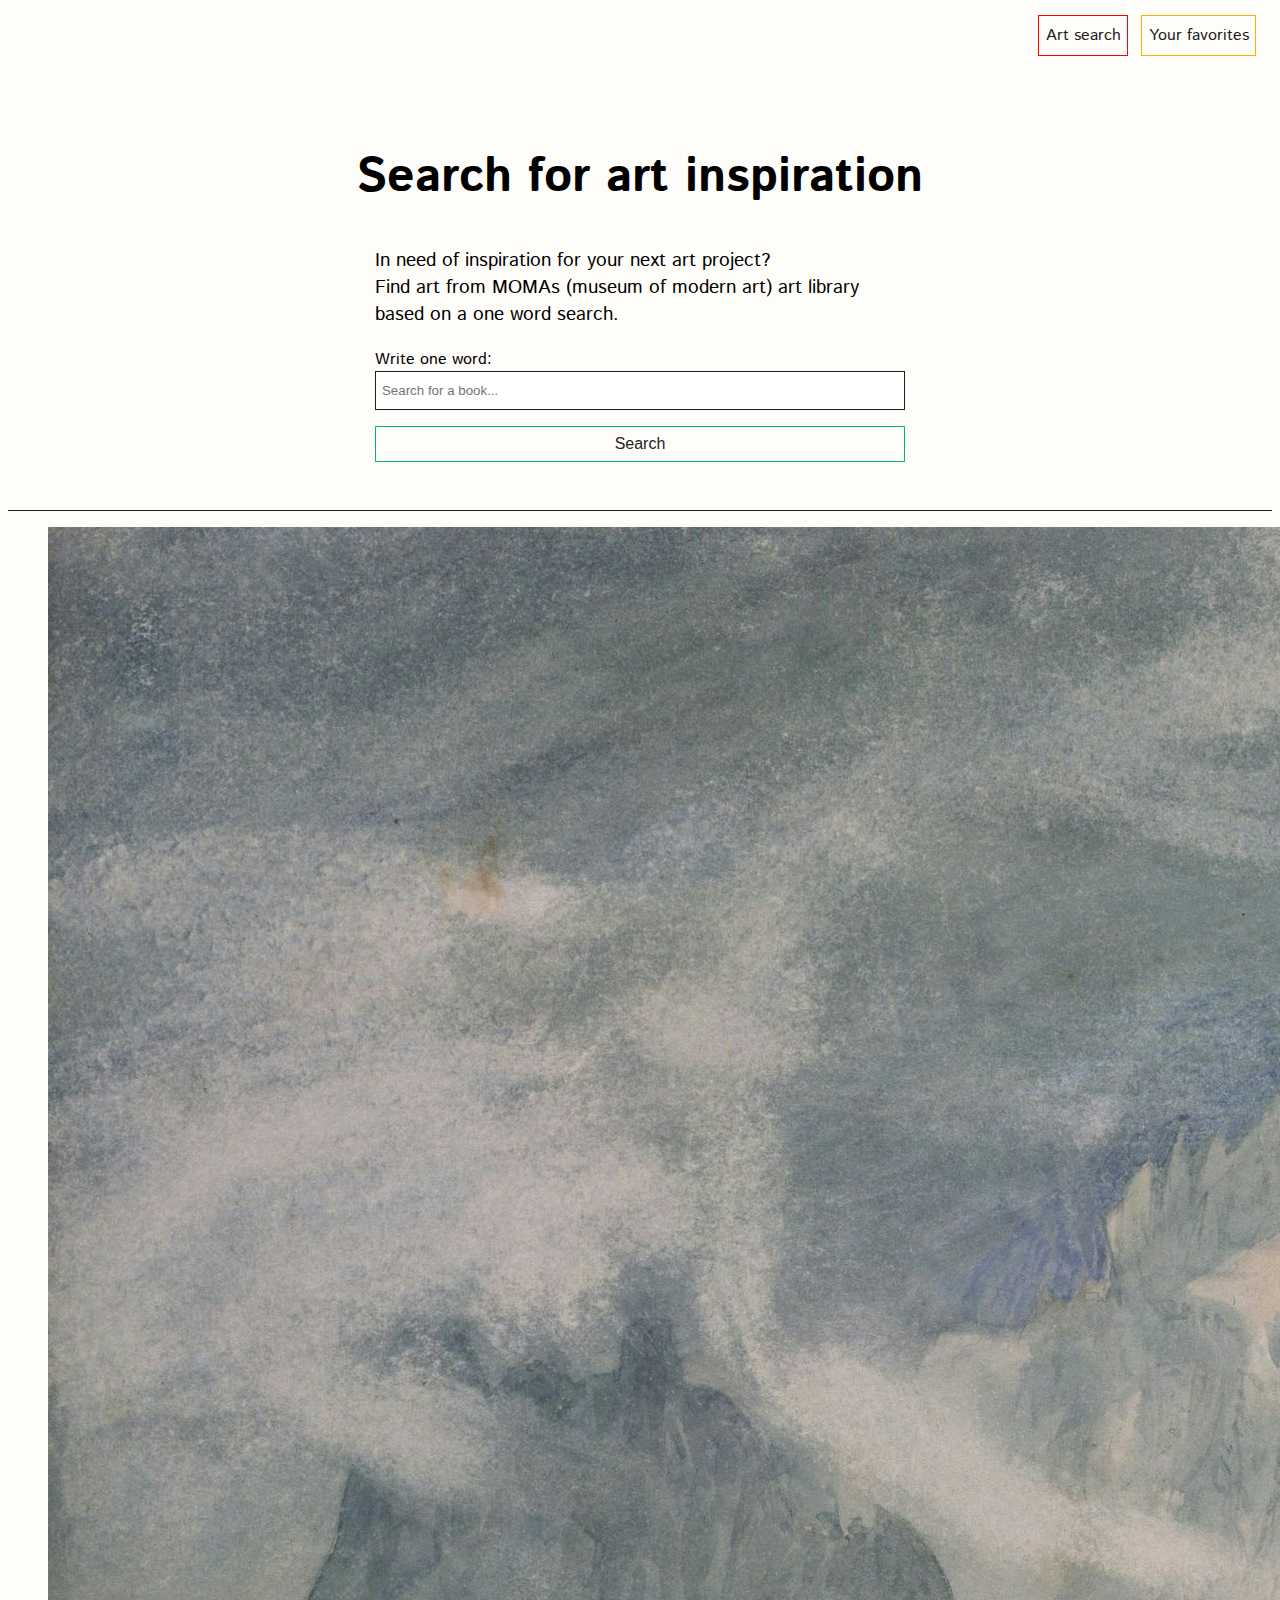
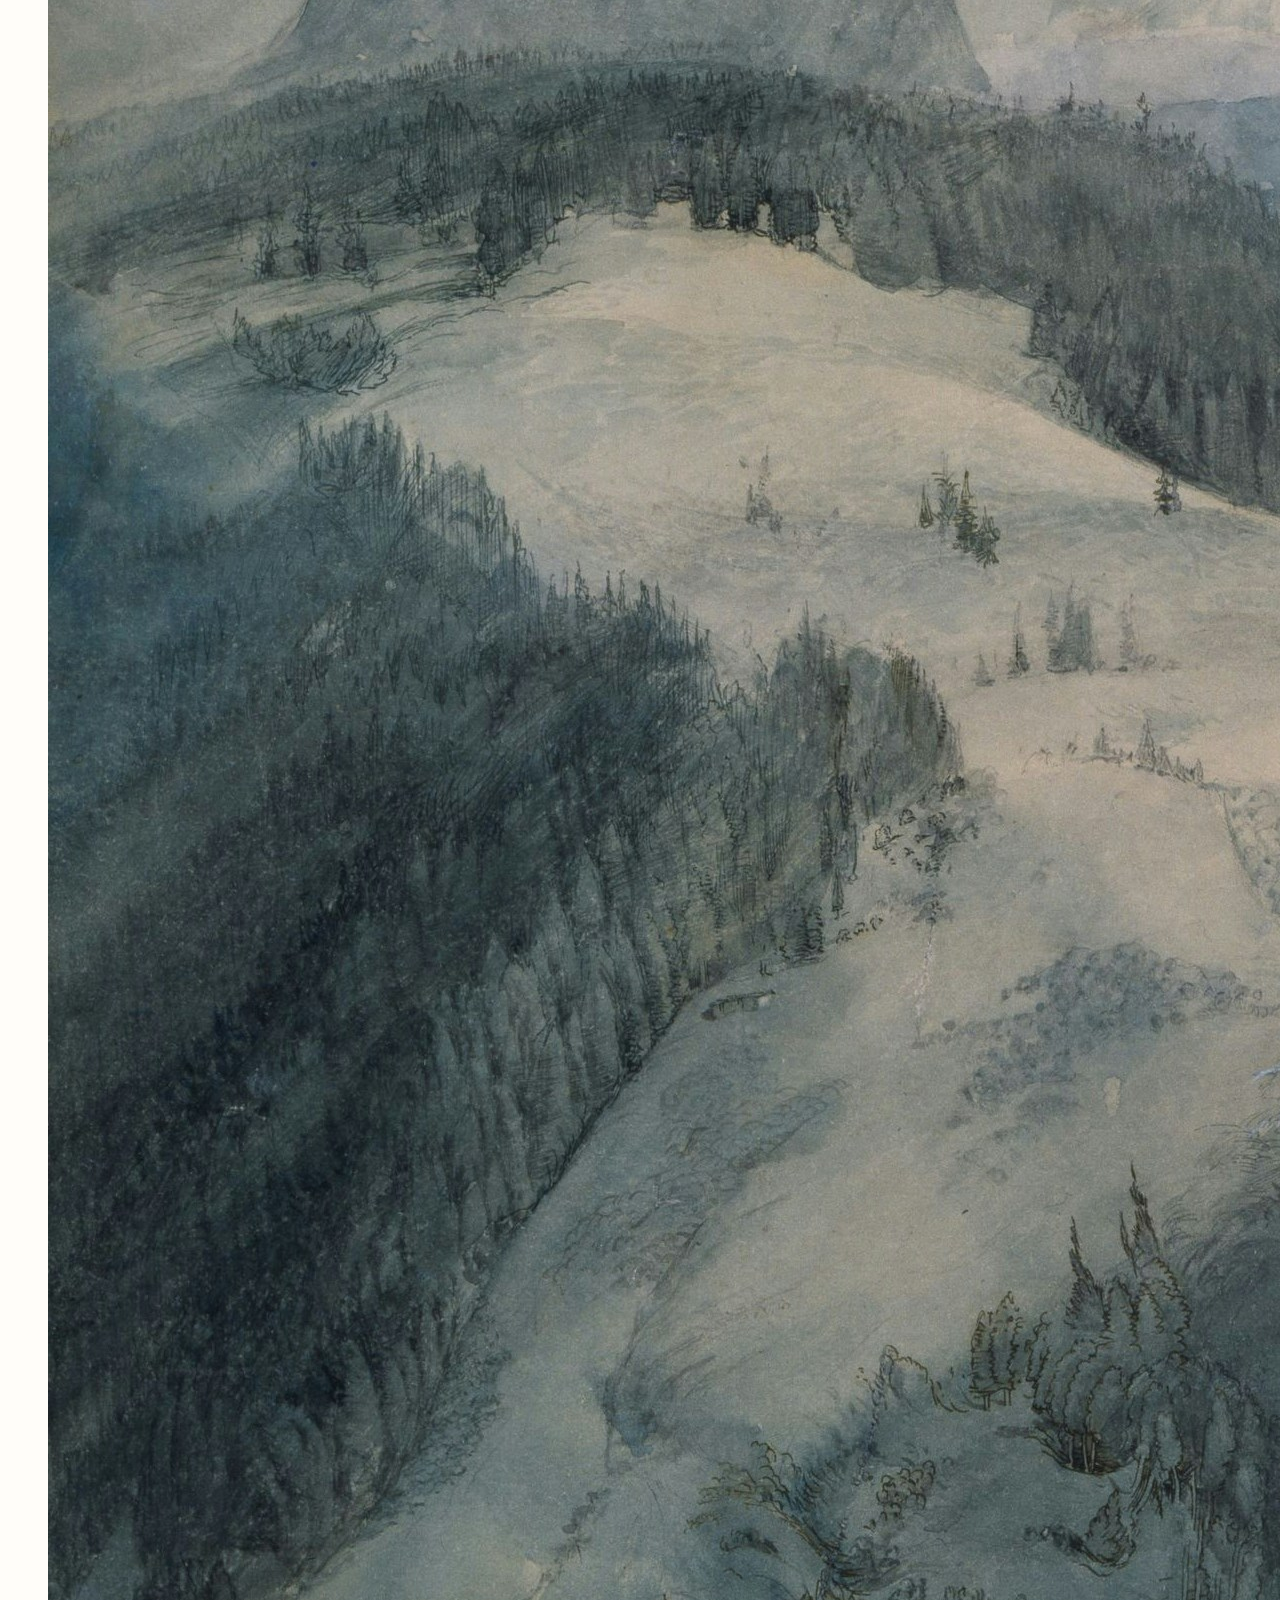
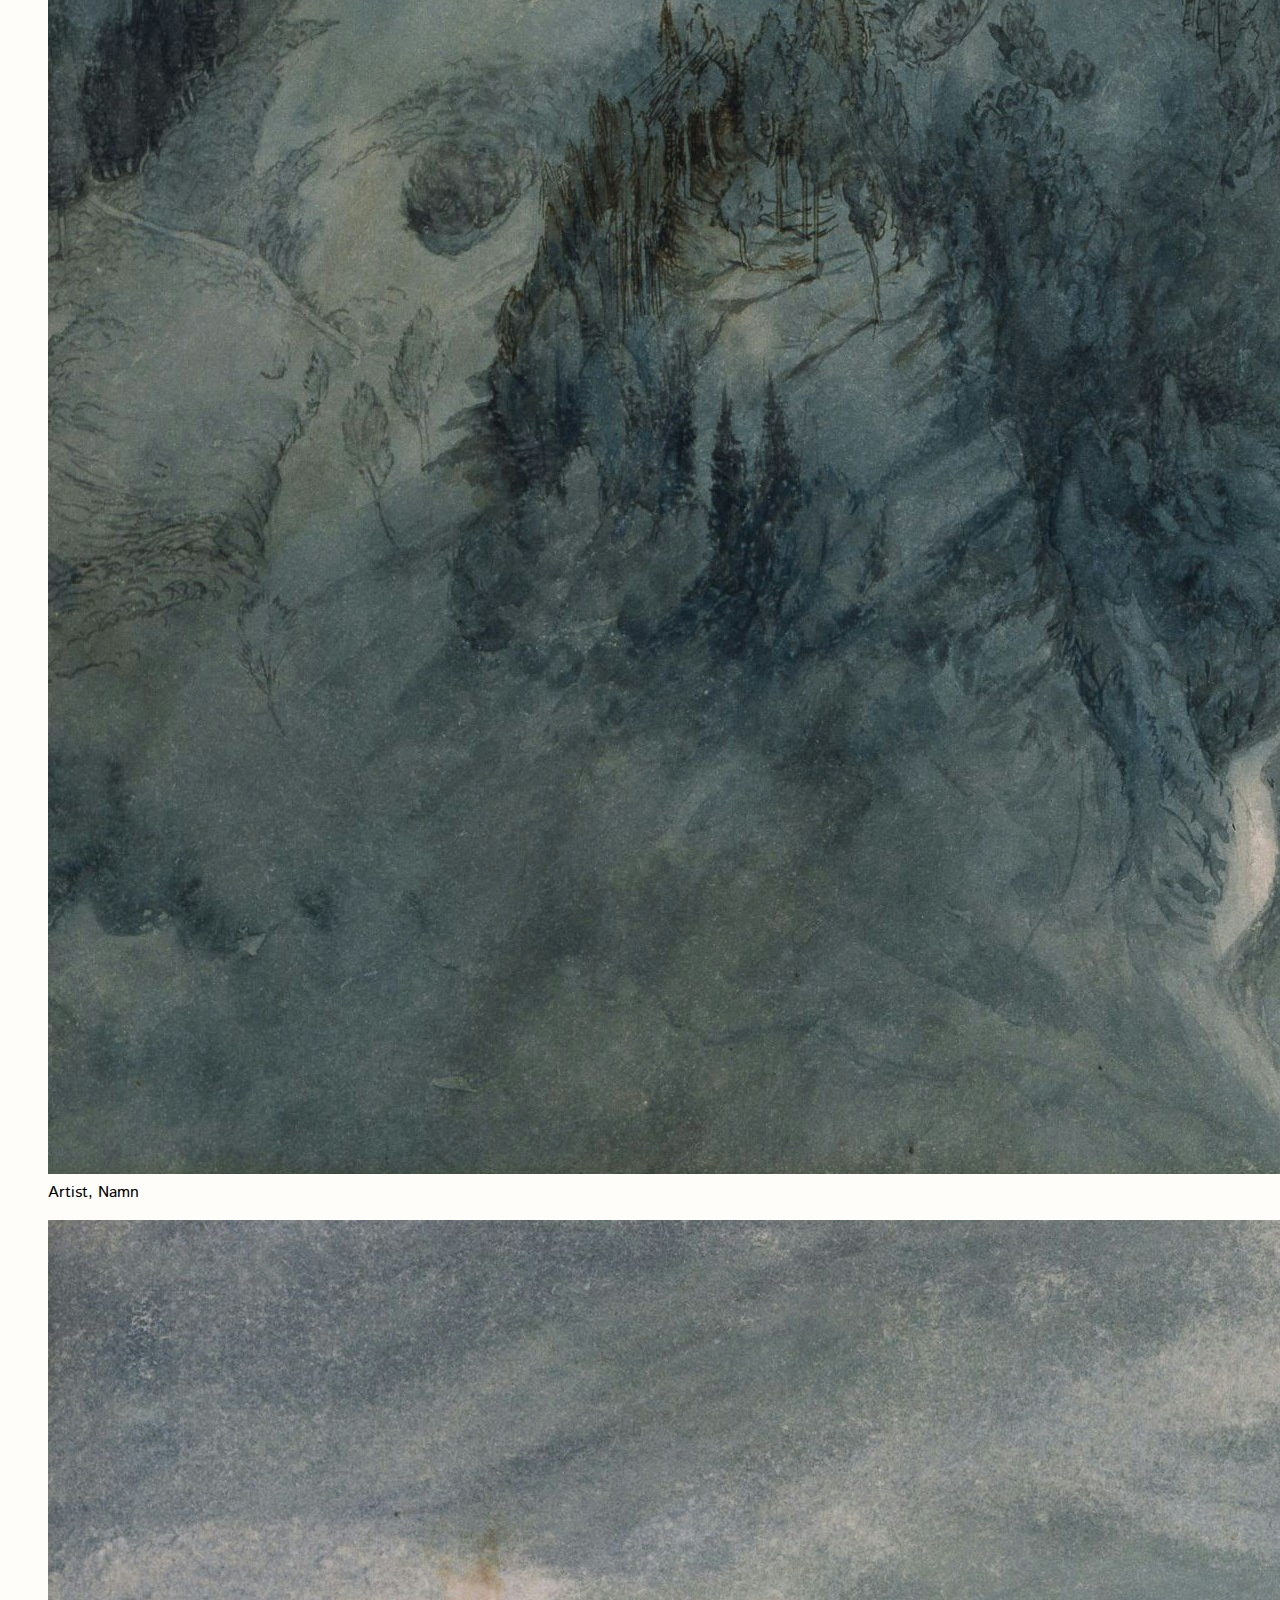
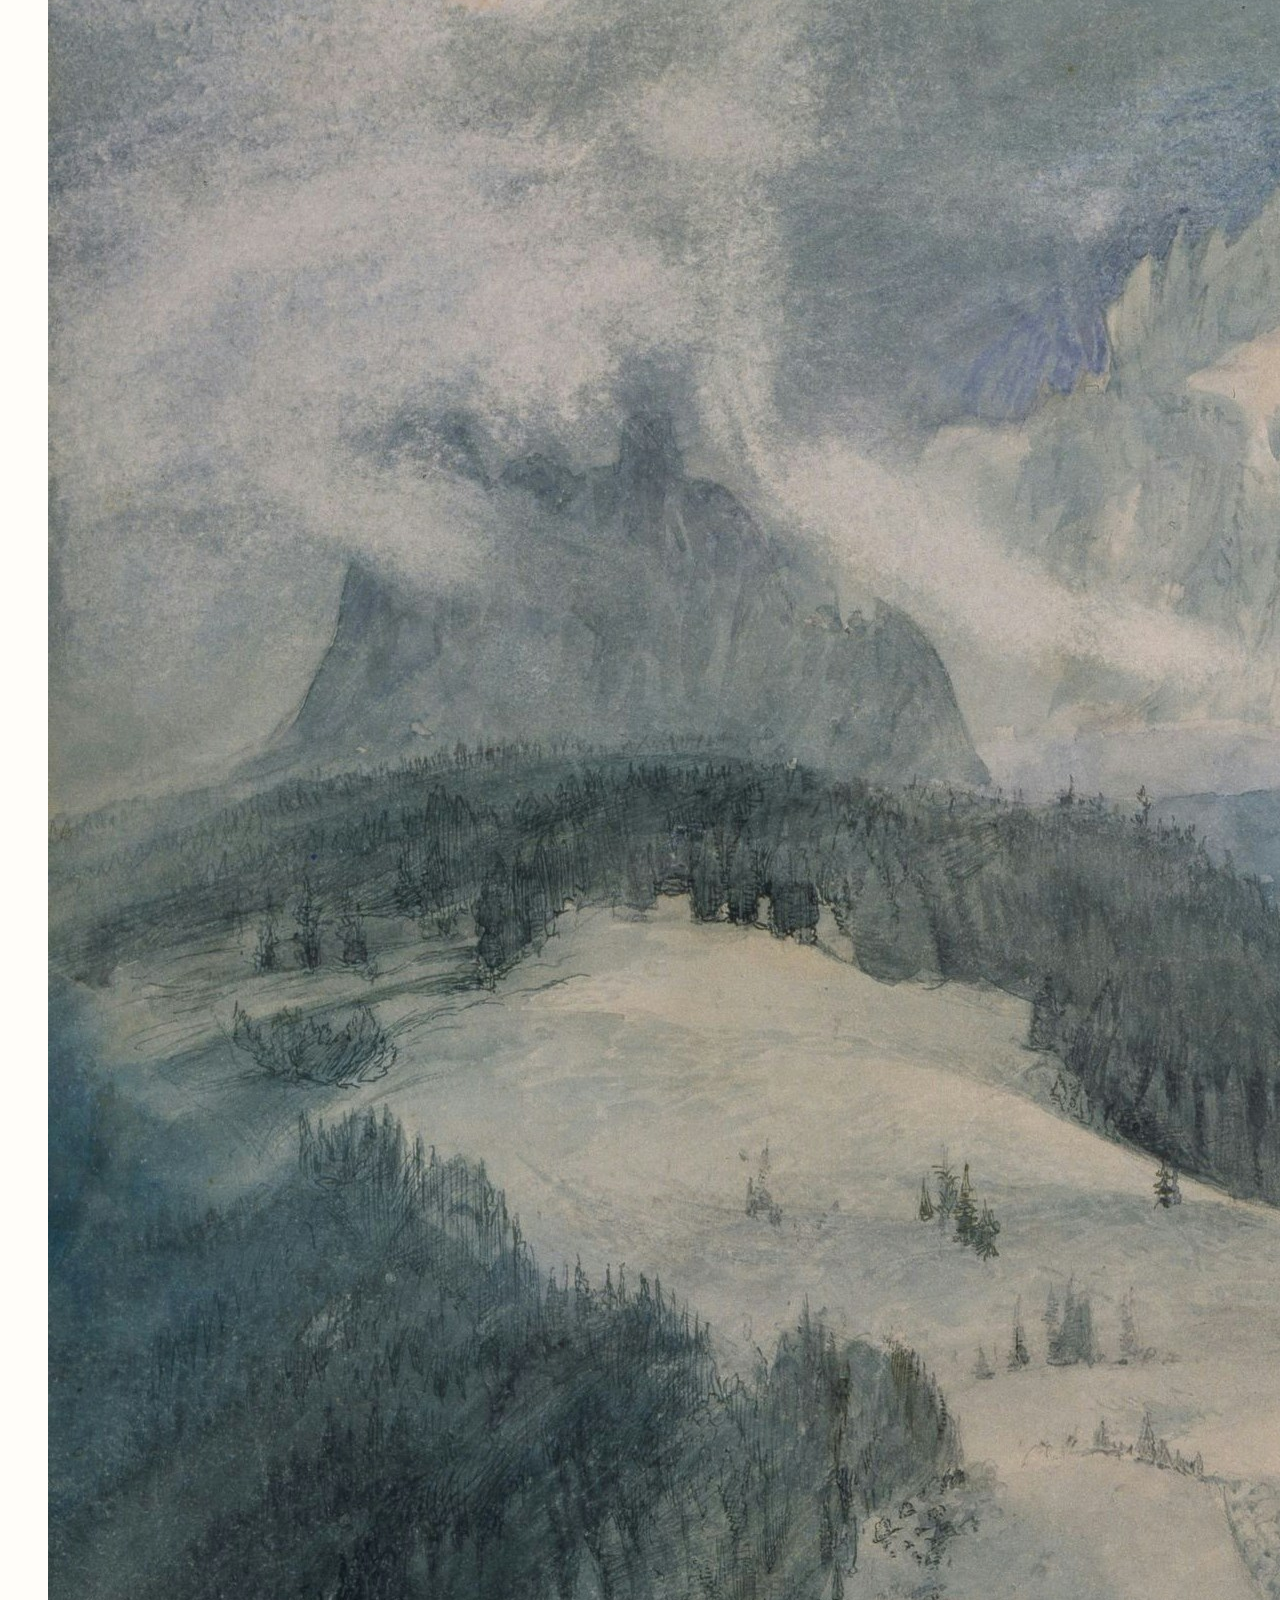
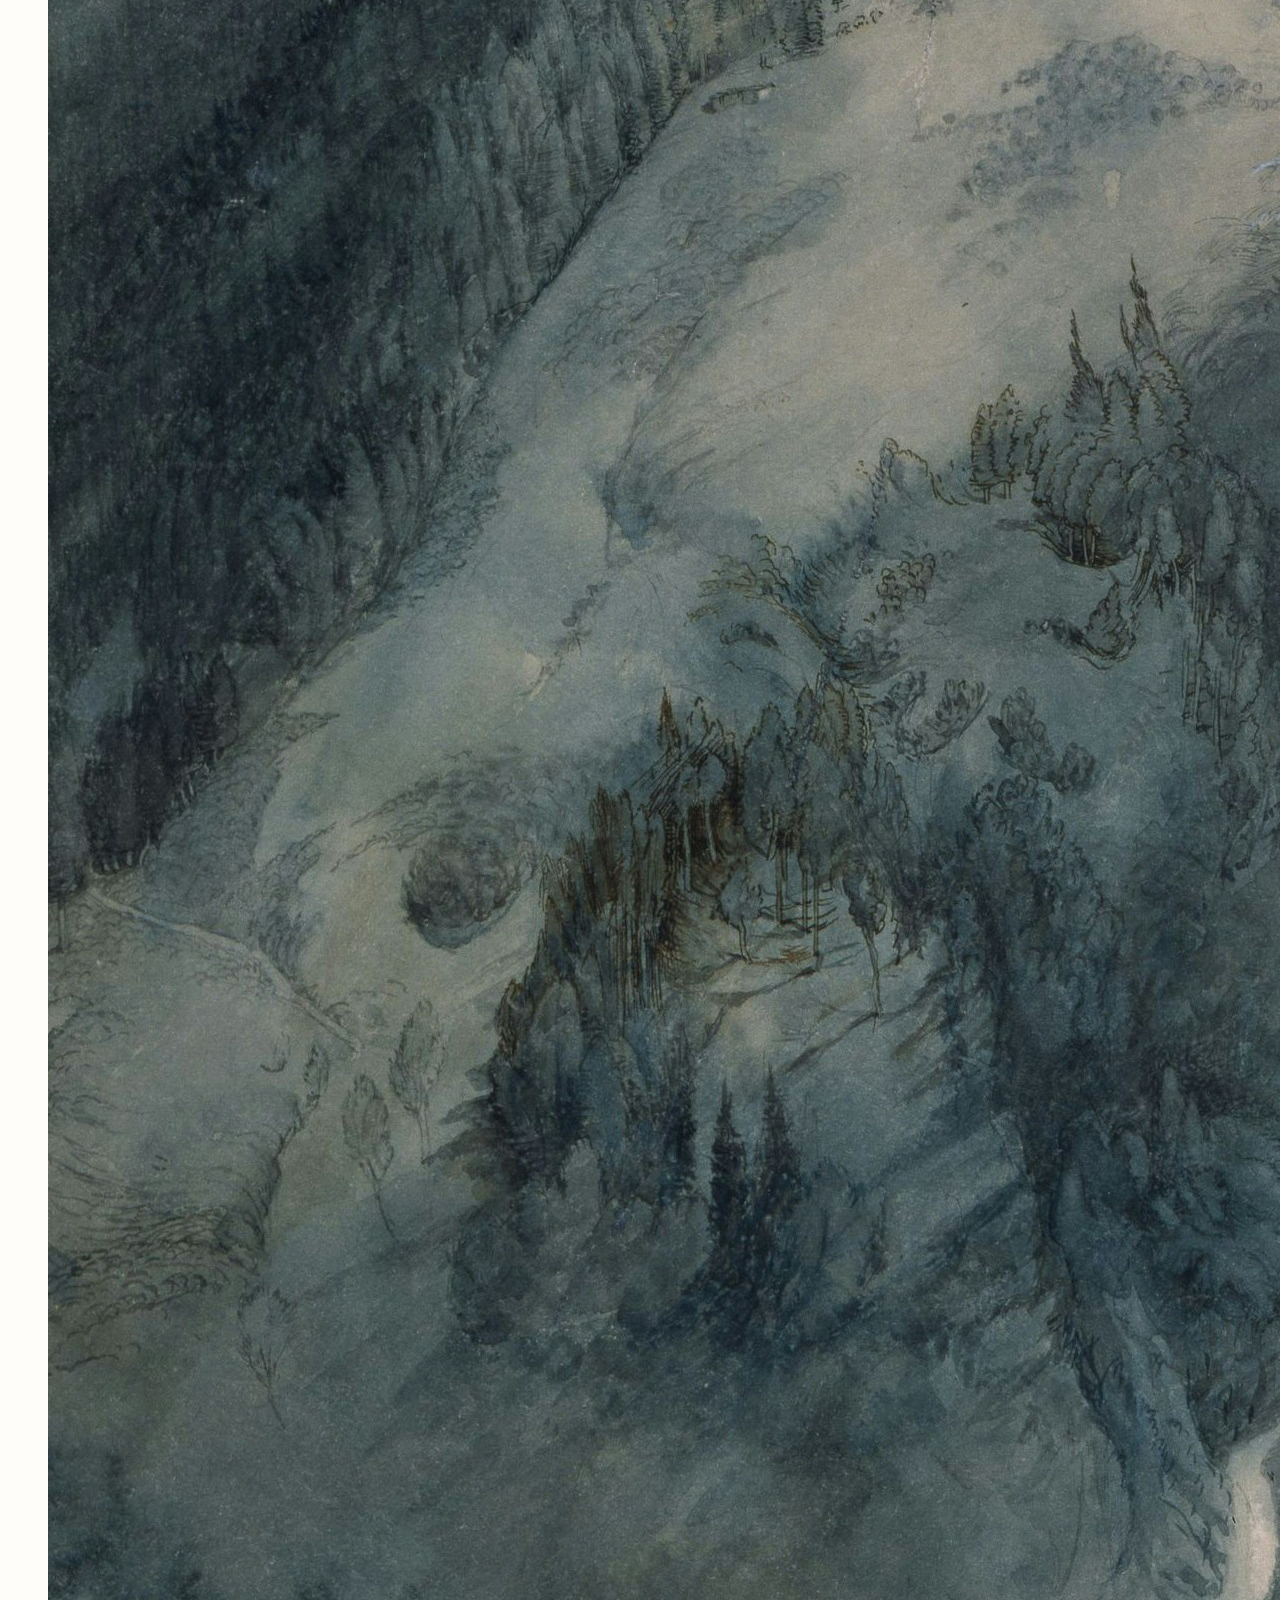
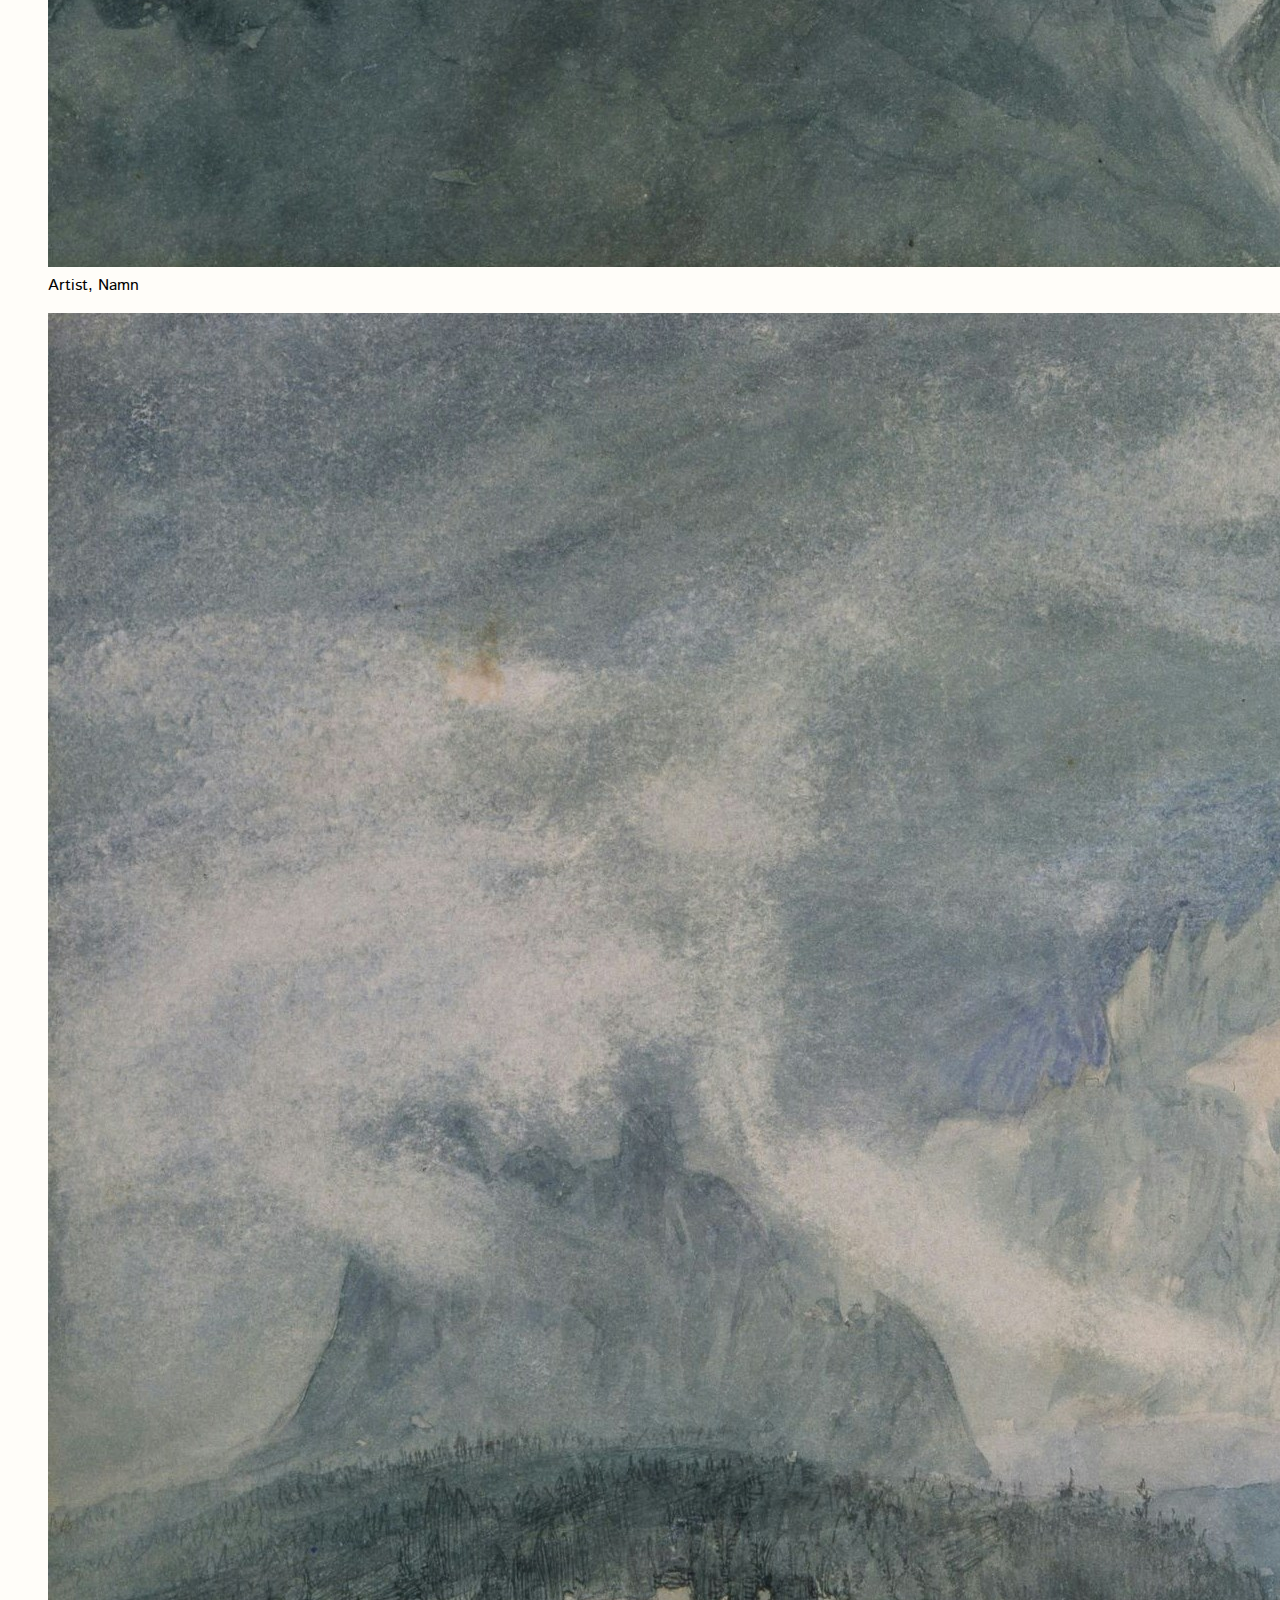
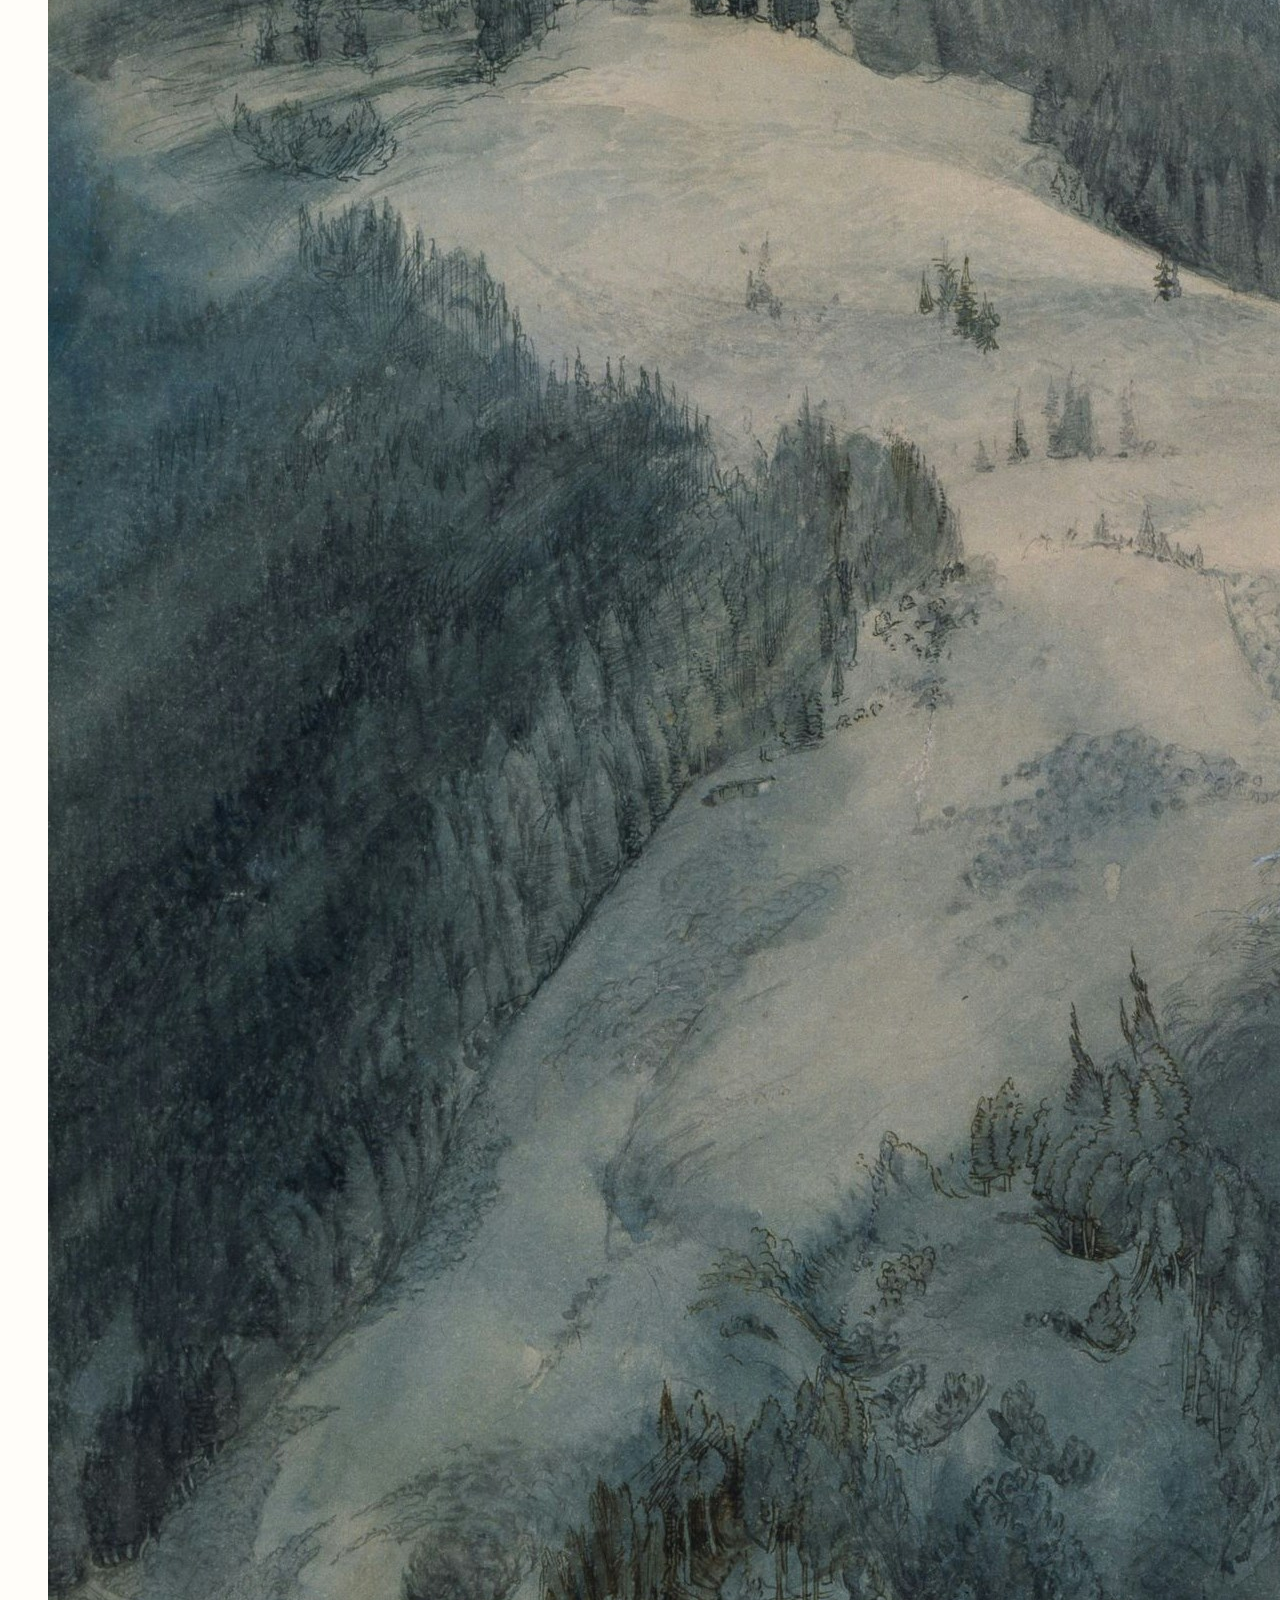
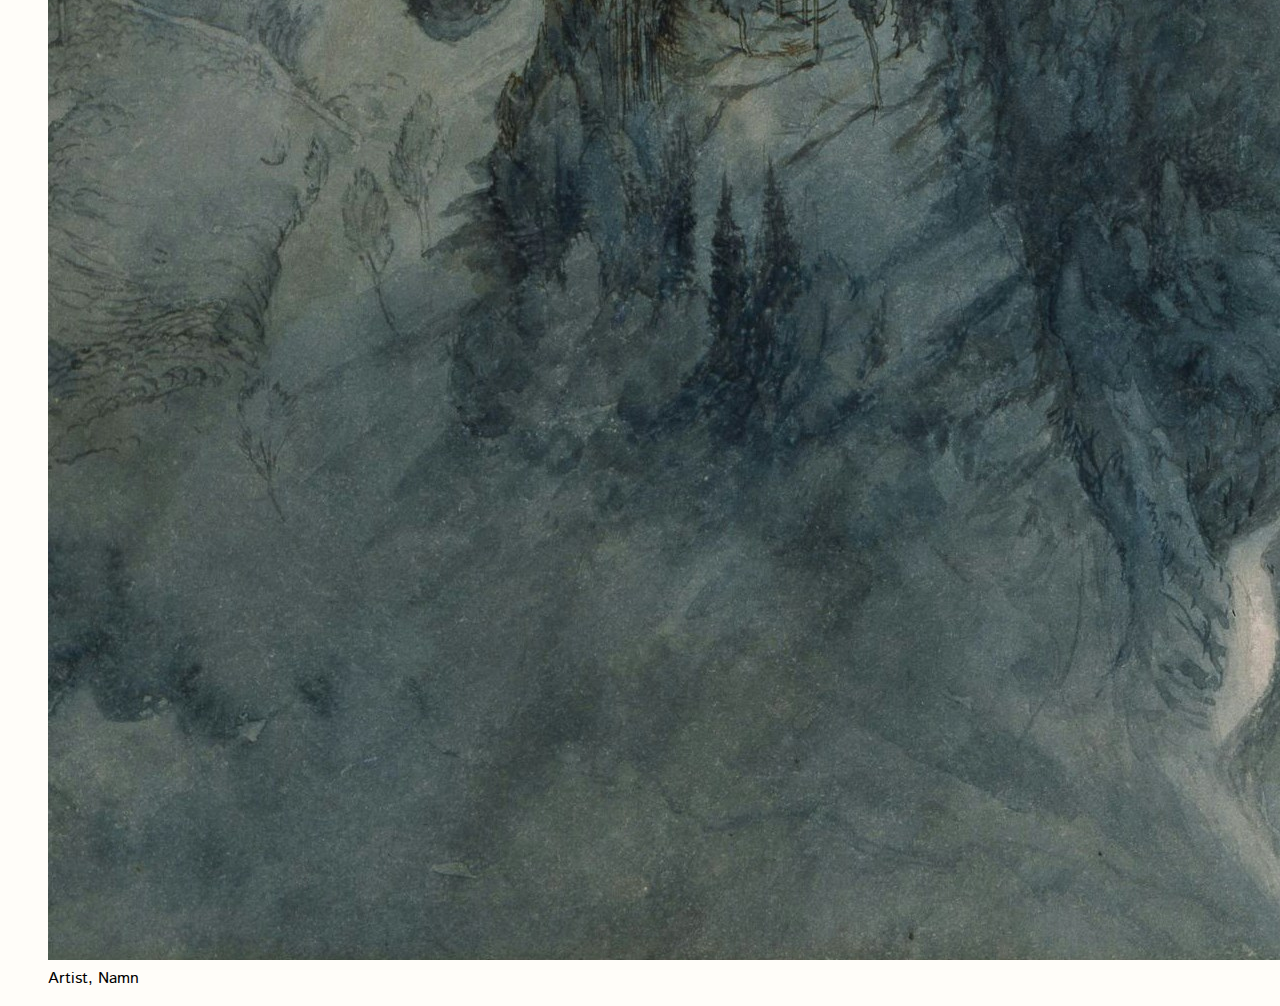
==== index.html @ 463e2125 "styling" ====
<!DOCTYPE html>
<html lang="en">
  <head>
    <meta charset="UTF-8" />
    <meta name="viewport" content="width=device-width, initial-scale=1.0" />
    <title>Art library</title>
    <link rel="stylesheet" href="style.css" />
  </head>
  <body>
  <header>
    <nav>
      <a href="index.html">Art search</a>
      <a href="favorites.html">Your favorites</a>
    </nav>
  </header>
  <main>
    <section class="container">
      <h1>Search for art inspiration</h1>
      <article>
        <p>
            In need of inspiration for your next art project?</br> Find art from MOMAs (museum of modern art) art library based on a one word search.
        </p>
      </article>

      <form id="search-section">
        <label for="">Write one word:</label>
        <input type="text" name="search-input" placeholder="Search for a book..." />
        <button class="search-button">Search</button>
      </form>
    </section>
     <hr>
      <section class="search-results">
        <figure>
            <img src="painting.jpg" alt="trees and snow">
            <span>Artist, Namn</span>
        </figure>
        <figure>
            <img src="painting.jpg" alt="trees and snow">
            <span>Artist, Namn</span>
        </figure>
        <figure>
            <img src="painting.jpg" alt="trees and snow">
            <span>Artist, Namn</span>
        </figure>
      </section>
    
    </main>
    <script src="script.js"></script>
  </body>
</html>
---- style.css ----
@import url("https://fonts.googleapis.com/css2?family=Istok+Web:ital,wght@0,400;0,700;1,400;1,700&display=swap");
*{
    
}
:root {
  --background: #fffdf9;
  --red: #ff0000;
  --green: #00bc61;
  --yellow: #ffae00;
  --black: #1e1e1e;
}

body {
  font-family: "Istok Web", sans-serif;
  background-color: var(--background);
  /*display: flex;
  flex-direction: column;
  align-items: center;*/
}

header {
 display: flex;
 justify-content: flex-end;
  

  nav{
    margin: 1rem;
    
  }

  nav a{
    text-decoration: none;
    color: var(--black);
    font-size: 1em;
    padding: 0.5rem 0.4rem;
    transition: 0.3s;
  }
  nav a:first-of-type {
    border: 1.5px solid var(--red);
    &:hover{
        background-color: var(--red);
        color: var(--background);
    }
    &:active{
        border-width: 0.2px;
        transition: 0.1s;
    }
  }

  nav a:last-of-type {
    border: 1.5px solid var(--yellow);
    margin-left: 0.5rem;
    &:hover{
        background-color: var(--yellow);
        color: var(--background);
    }
    &:active{
        border-width: 0.2px;
    }
  }
}

/*main{
    margin: 3rem auto 3rem auto;
    display: flex;
    flex-direction: column;
    width: 80%;
}*/
section.container{
    margin: 3rem auto 3rem auto;
    display: flex;
    flex-direction: column;
    align-items: center;
    width: 60%;
    h1{
        font-size: 3em;
        margin-bottom: 1rem;
    }
    article{
        width: 70%;
        align-self: center; 
        p{
        font-size: 1.2em;
    }
}

    form{
       display: flex;
       flex-direction: column;
       align-self: center;
       width: 70%;
       

       input{
        border: 1.5px solid var(--black);
        padding: 0.7rem 0.4rem;
        margin-bottom: 1rem;
     
       }

       button{
        appearance: none;
        color: var(--black);
        font-size: 1em;
        padding: 0.5rem 0.4rem;
        transition: 0.3s;
        background-color: var(--background);
        border: 1.5px solid var(--green);
       }
    }
}
hr{
    width: 100%;
    border: none;
    background-color: var(--black);
    height: 0.07rem;
}
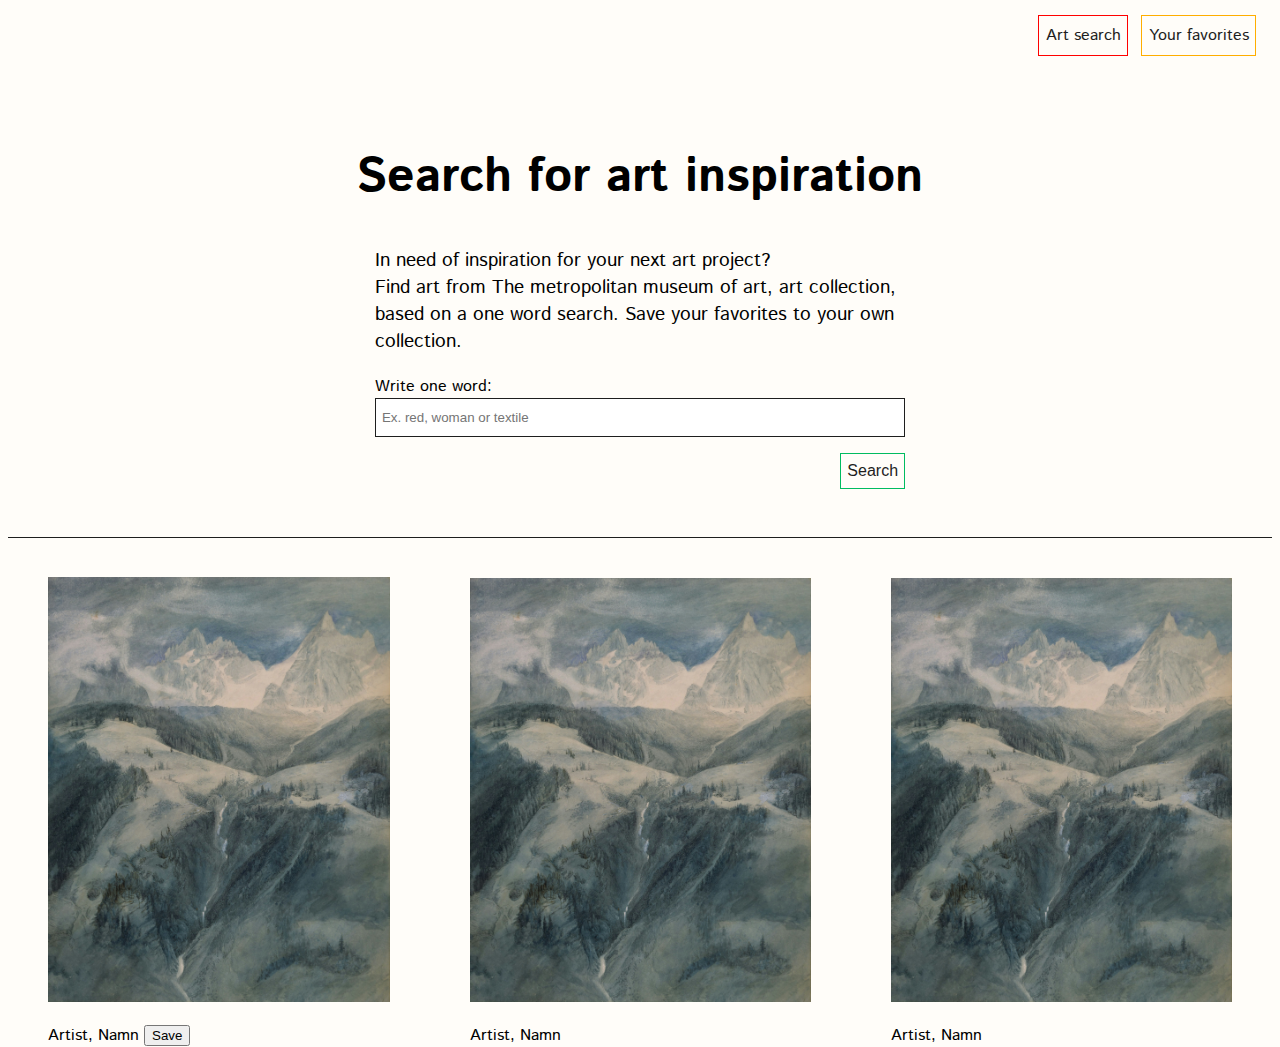
==== commit 82fe2c8a: "adding js and saving before changing api" ====
--- a/index.html
+++ b/index.html
@@ -18,13 +18,13 @@
       <h1>Search for art inspiration</h1>
       <article>
         <p>
-            In need of inspiration for your next art project?</br> Find art from MOMAs (museum of modern art) art library based on a one word search.
+            In need of inspiration for your next art project?</br> Find art from The metropolitan museum of art, art collection, based on a one word search. Save your favorites to your own collection.
         </p>
       </article>
 
       <form id="search-section">
         <label for="">Write one word:</label>
-        <input type="text" name="search-input" placeholder="Search for a book..." />
+        <input type="text" id="search-input" name="search-input" placeholder="Ex. red, woman or textile" />
         <button class="search-button">Search</button>
       </form>
     </section>
@@ -33,6 +33,7 @@
         <figure>
             <img src="painting.jpg" alt="trees and snow">
             <span>Artist, Namn</span>
+            <button class="save-button">Save</button>
         </figure>
         <figure>
             <img src="painting.jpg" alt="trees and snow">
--- a/style.css
+++ b/style.css
@@ -60,12 +60,6 @@
   }
 }
 
-/*main{
-    margin: 3rem auto 3rem auto;
-    display: flex;
-    flex-direction: column;
-    width: 80%;
-}*/
 section.container{
     margin: 3rem auto 3rem auto;
     display: flex;
@@ -99,6 +93,8 @@
        }
 
        button{
+        cursor: pointer;
+        align-self: flex-end;
         appearance: none;
         color: var(--black);
         font-size: 1em;
@@ -106,6 +102,13 @@
         transition: 0.3s;
         background-color: var(--background);
         border: 1.5px solid var(--green);
+        &:hover{
+            background-color: var(--green);
+            color: var(--background);
+        }
+        &:active{
+            border-width: 0.2px;
+        }
        }
     }
 }
@@ -116,3 +119,16 @@
     height: 0.07rem;
 }
 
+section.search-results{
+    display: grid;
+    grid-template-columns: repeat(3, auto);
+     figure{
+        img{
+            width: 100%;
+            height: 100%;
+            object-fit: contain;
+        }
+     }
+}
+
+
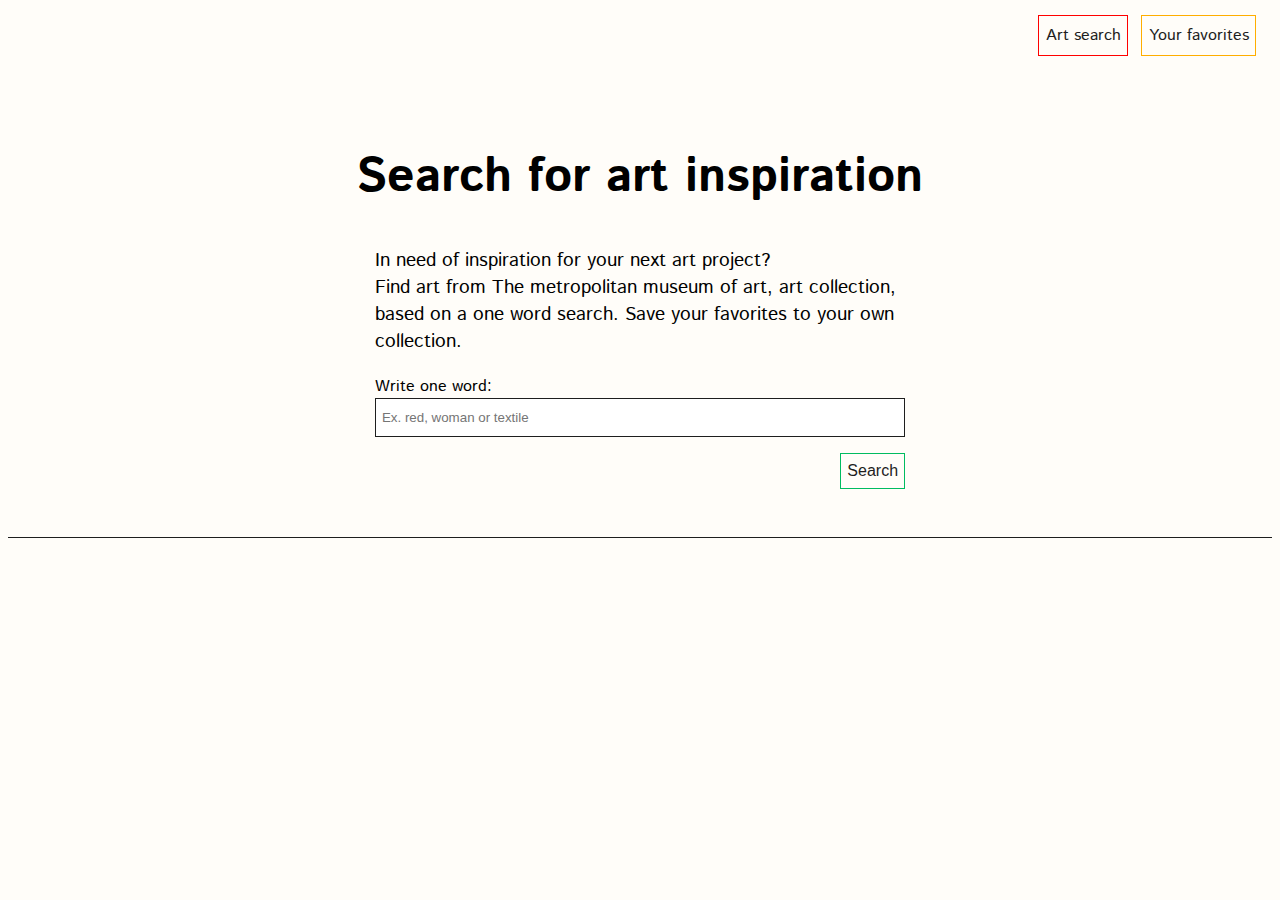
==== commit 30029ab6: "changing api and concept, fetching api and displaying grid of images" ====
--- a/index.html
+++ b/index.html
@@ -7,44 +7,36 @@
     <link rel="stylesheet" href="style.css" />
   </head>
   <body>
-  <header>
-    <nav>
-      <a href="index.html">Art search</a>
-      <a href="favorites.html">Your favorites</a>
-    </nav>
-  </header>
-  <main>
-    <section class="container">
-      <h1>Search for art inspiration</h1>
-      <article>
-        <p>
-            In need of inspiration for your next art project?</br> Find art from The metropolitan museum of art, art collection, based on a one word search. Save your favorites to your own collection.
-        </p>
-      </article>
+    <header>
+      <nav>
+        <a href="index.html">Art search</a>
+        <a href="favorites.html">Your favorites</a>
+      </nav>
+    </header>
+    <main>
+      <section class="container">
+        <h1>Search for art inspiration</h1>
+        <article>
+          <p>
+            In need of inspiration for your next art project?<br />
+            Find art from The metropolitan museum of art, art collection, based on a one word
+            search. Save your favorites to your own collection.
+          </p>
+        </article>
 
-      <form id="search-section">
-        <label for="">Write one word:</label>
-        <input type="text" id="search-input" name="search-input" placeholder="Ex. red, woman or textile" />
-        <button class="search-button">Search</button>
-      </form>
-    </section>
-     <hr>
-      <section class="search-results">
-        <figure>
-            <img src="painting.jpg" alt="trees and snow">
-            <span>Artist, Namn</span>
-            <button class="save-button">Save</button>
-        </figure>
-        <figure>
-            <img src="painting.jpg" alt="trees and snow">
-            <span>Artist, Namn</span>
-        </figure>
-        <figure>
-            <img src="painting.jpg" alt="trees and snow">
-            <span>Artist, Namn</span>
-        </figure>
+        <form id="search-section">
+          <label for="">Write one word:</label>
+          <input
+            type="text"
+            id="search-input"
+            name="search-input"
+            placeholder="Ex. red, woman or textile"
+          />
+          <button class="search-button">Search</button>
+        </form>
       </section>
-    
+      <hr />
+      <section class="search-results"></section>
     </main>
     <script src="script.js"></script>
   </body>
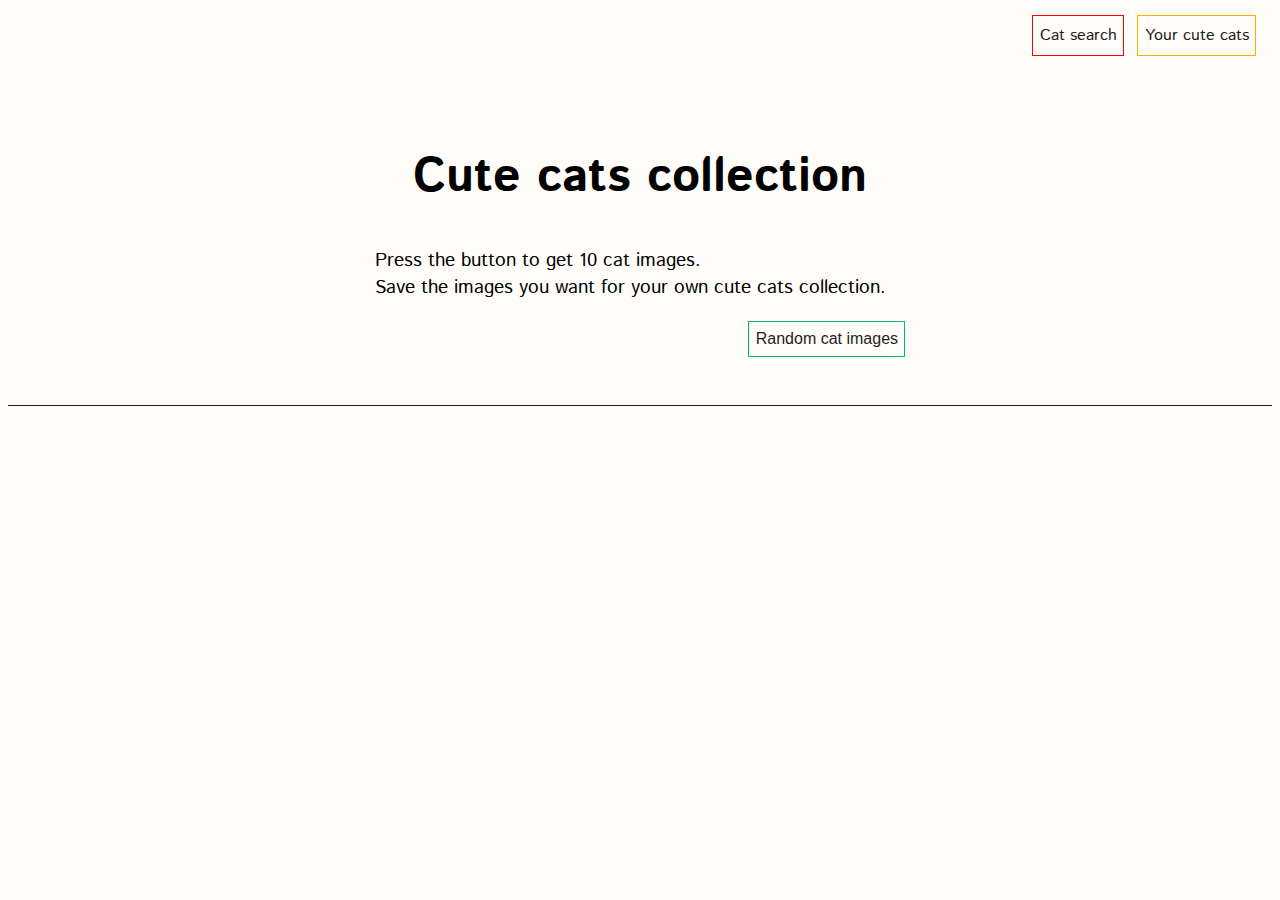
==== commit 6940c0a6: "Beginning on CRUD with local storage at script.js" ====
--- a/index.html
+++ b/index.html
@@ -9,31 +9,23 @@
   <body>
     <header>
       <nav>
-        <a href="index.html">Art search</a>
-        <a href="favorites.html">Your favorites</a>
+        <a href="index.html">Cat search</a>
+        <a href="favorites.html">Your cute cats</a>
       </nav>
     </header>
     <main>
       <section class="container">
-        <h1>Search for art inspiration</h1>
+        <h1>Cute cats collection</h1>
         <article>
           <p>
-            In need of inspiration for your next art project?<br />
-            Find art from The metropolitan museum of art, art collection, based on a one word
-            search. Save your favorites to your own collection.
+           Press the button to get 10 cat images.<br />
+           Save the images you want for your own cute cats collection.
           </p>
         </article>
 
-        <form id="search-section">
-          <label for="">Write one word:</label>
-          <input
-            type="text"
-            id="search-input"
-            name="search-input"
-            placeholder="Ex. red, woman or textile"
-          />
-          <button class="search-button">Search</button>
-        </form>
+        <section class="search">
+          <button class="search-button">Random cat images</button>
+        </section>
       </section>
       <hr />
       <section class="search-results"></section>
--- a/style.css
+++ b/style.css
@@ -1,7 +1,5 @@
 @import url("https://fonts.googleapis.com/css2?family=Istok+Web:ital,wght@0,400;0,700;1,400;1,700&display=swap");
-*{
-    
-}
+
 :root {
   --background: #fffdf9;
   --red: #ff0000;
@@ -19,116 +17,148 @@
 }
 
 header {
- display: flex;
- justify-content: flex-end;
-  
+  display: flex;
+  justify-content: flex-end;
 
-  nav{
+
+  nav {
     margin: 1rem;
-    
+
   }
 
-  nav a{
+  nav a {
     text-decoration: none;
     color: var(--black);
     font-size: 1em;
     padding: 0.5rem 0.4rem;
     transition: 0.3s;
   }
+
   nav a:first-of-type {
     border: 1.5px solid var(--red);
-    &:hover{
-        background-color: var(--red);
-        color: var(--background);
+
+    &:hover {
+      background-color: var(--red);
+      color: var(--background);
     }
-    &:active{
-        border-width: 0.2px;
-        transition: 0.1s;
+
+    &:active {
+      border-width: 0.2px;
+      transition: 0.1s;
     }
   }
 
   nav a:last-of-type {
     border: 1.5px solid var(--yellow);
     margin-left: 0.5rem;
-    &:hover{
-        background-color: var(--yellow);
-        color: var(--background);
+
+    &:hover {
+      background-color: var(--yellow);
+      color: var(--background);
     }
-    &:active{
-        border-width: 0.2px;
+
+    &:active {
+      border-width: 0.2px;
     }
   }
 }
 
-section.container{
-    margin: 3rem auto 3rem auto;
+section.container {
+  margin: 3rem auto 3rem auto;
+  display: flex;
+  flex-direction: column;
+  align-items: center;
+  width: 60%;
+
+  h1 {
+    font-size: 3em;
+    margin-bottom: 1rem;
+  }
+
+  article {
+    width: 70%;
+    align-self: center;
+
+    p {
+      font-size: 1.2em;
+    }
+  }
+
+  section.search {
     display: flex;
     flex-direction: column;
-    align-items: center;
-    width: 60%;
-    h1{
-        font-size: 3em;
-        margin-bottom: 1rem;
+    align-self: center;
+    width: 70%;
+
+
+    input {
+      border: 1.5px solid var(--black);
+      padding: 0.7rem 0.4rem;
+      margin-bottom: 1rem;
+
     }
-    article{
-        width: 70%;
-        align-self: center; 
-        p{
-        font-size: 1.2em;
-    }
+
+  }
 }
 
-    form{
-       display: flex;
-       flex-direction: column;
-       align-self: center;
-       width: 70%;
-       
+.search-button,
+.save-button {
+  cursor: pointer;
+  align-self: flex-end;
+  appearance: none;
+  color: var(--black);
+  font-size: 1em;
+  padding: 0.5rem 0.4rem;
+  transition: 0.3s;
+  background-color: var(--background);
+  border: 1.5px solid var(--green);
 
-       input{
-        border: 1.5px solid var(--black);
-        padding: 0.7rem 0.4rem;
-        margin-bottom: 1rem;
-     
-       }
-
-       button{
-        cursor: pointer;
-        align-self: flex-end;
-        appearance: none;
-        color: var(--black);
-        font-size: 1em;
-        padding: 0.5rem 0.4rem;
-        transition: 0.3s;
-        background-color: var(--background);
-        border: 1.5px solid var(--green);
-        &:hover{
-            background-color: var(--green);
-            color: var(--background);
-        }
-        &:active{
-            border-width: 0.2px;
-        }
-       }
-    }
-}
-hr{
-    width: 100%;
-    border: none;
-    background-color: var(--black);
-    height: 0.07rem;
+  &:active {
+    border-width: 0.2px;
+    transition: 0.1s;
+  }
 }
 
-section.search-results{
-    display: grid;
-    grid-template-columns: repeat(3, auto);
-     figure{
-        img{
-            width: 100%;
-            height: 100%;
-            object-fit: contain;
-        }
-     }
+.search-button {
+  background-color: var(--background);
+  border: 1.5px solid var(--green);
+
+  &:hover {
+    background-color: var(--green);
+    color: var(--background);
+  }
 }
 
+.save-button {
+  background-color: var(--background);
+  border: 1.5px solid palevioletred;
 
+  &:hover {
+    background-color: palevioletred;
+    color: var(--background);
+  }
+}
+
+hr {
+  width: 100%;
+  border: none;
+  background-color: var(--black);
+  height: 0.07rem;
+}
+
+section.search-results {
+  display: grid;
+  grid-template-columns: repeat(3, auto);
+  grid-template-rows: repeat(4, 1fr);
+
+  figure {
+    display: flex;
+    flex-direction: column;
+    gap: 0.5rem;
+    img {
+      width: 100%;
+      height: 100%;
+      object-fit: cover;
+    }
+  }
+}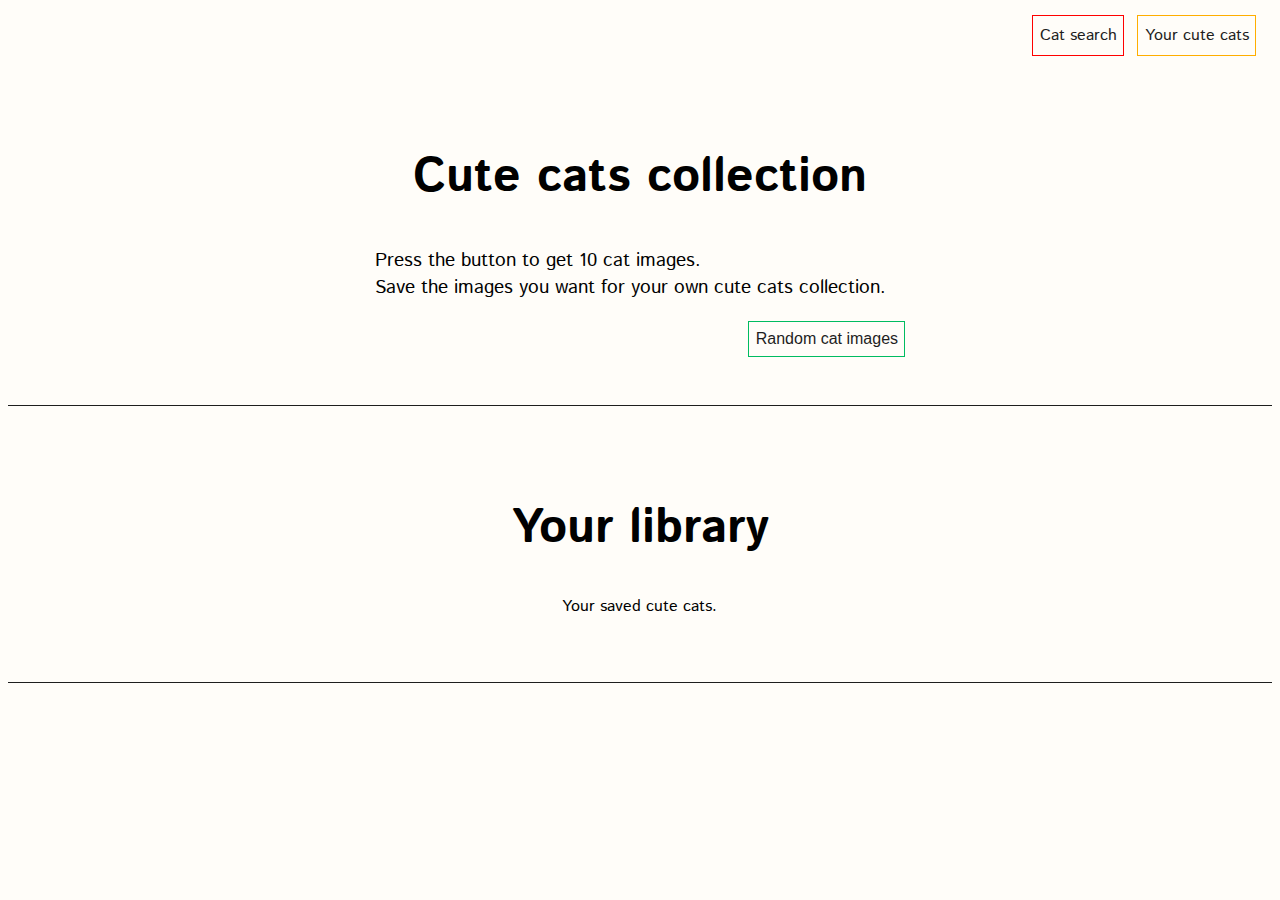
==== commit 3a0b40cc: "CRUD with local storage and adding eventlisteners" ====
--- a/index.html
+++ b/index.html
@@ -28,7 +28,15 @@
         </section>
       </section>
       <hr />
-      <section class="search-results"></section>
+      <section class="search-results search-cat"></section>
+      <section class="container">
+        <h1>Your library</h1>
+        <p>
+          Your saved cute cats.
+        </p>
+        </section>
+        <hr>
+        <section class="cat-favorites search-cat"></section>
     </main>
     <script src="script.js"></script>
   </body>
--- a/style.css
+++ b/style.css
@@ -146,7 +146,7 @@
   height: 0.07rem;
 }
 
-section.search-results {
+section.search-cat {
   display: grid;
   grid-template-columns: repeat(3, auto);
   grid-template-rows: repeat(4, 1fr);
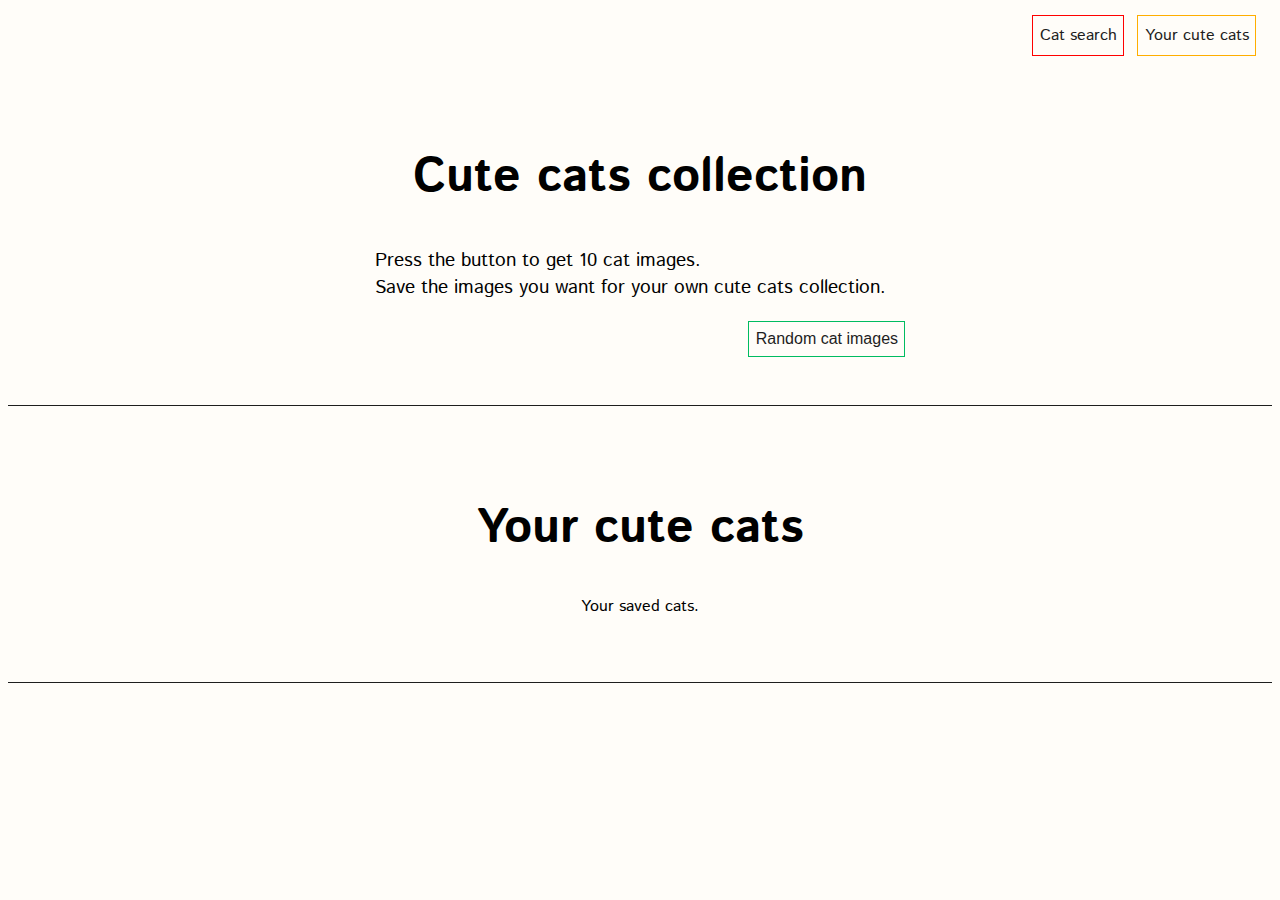
==== commit 09eddf3f: "adding last styling" ====
--- a/index.html
+++ b/index.html
@@ -10,7 +10,7 @@
     <header>
       <nav>
         <a href="index.html">Cat search</a>
-        <a href="favorites.html">Your cute cats</a>
+        <a href="#fav-section">Your cute cats</a>
       </nav>
     </header>
     <main>
@@ -28,11 +28,11 @@
         </section>
       </section>
       <hr />
-      <section class="search-results search-cat"></section>
+      <section class="search-results search-cat" id="fav-section"></section>
       <section class="container">
-        <h1>Your library</h1>
+        <h1>Your cute cats</h1>
         <p>
-          Your saved cute cats.
+          Your saved cats.
         </p>
         </section>
         <hr>
--- a/style.css
+++ b/style.css
@@ -102,7 +102,9 @@
 }
 
 .search-button,
-.save-button {
+.save-button,
+.pin-btn,
+.remove-btn {
   cursor: pointer;
   align-self: flex-end;
   appearance: none;
@@ -129,12 +131,24 @@
   }
 }
 
-.save-button {
+.save-btn, .remove-btn {
   background-color: var(--background);
   border: 1.5px solid palevioletred;
 
   &:hover {
     background-color: palevioletred;
+    color: var(--background);
+  }
+}
+.remove-btn{
+  align-self: auto;
+}
+.pin-btn {
+  background-color: var(--background);
+  border: 1.5px solid rgb(25, 0, 212);
+  align-self: auto;
+  &:hover {
+    background-color: rgb(25, 0, 212);
     color: var(--background);
   }
 }
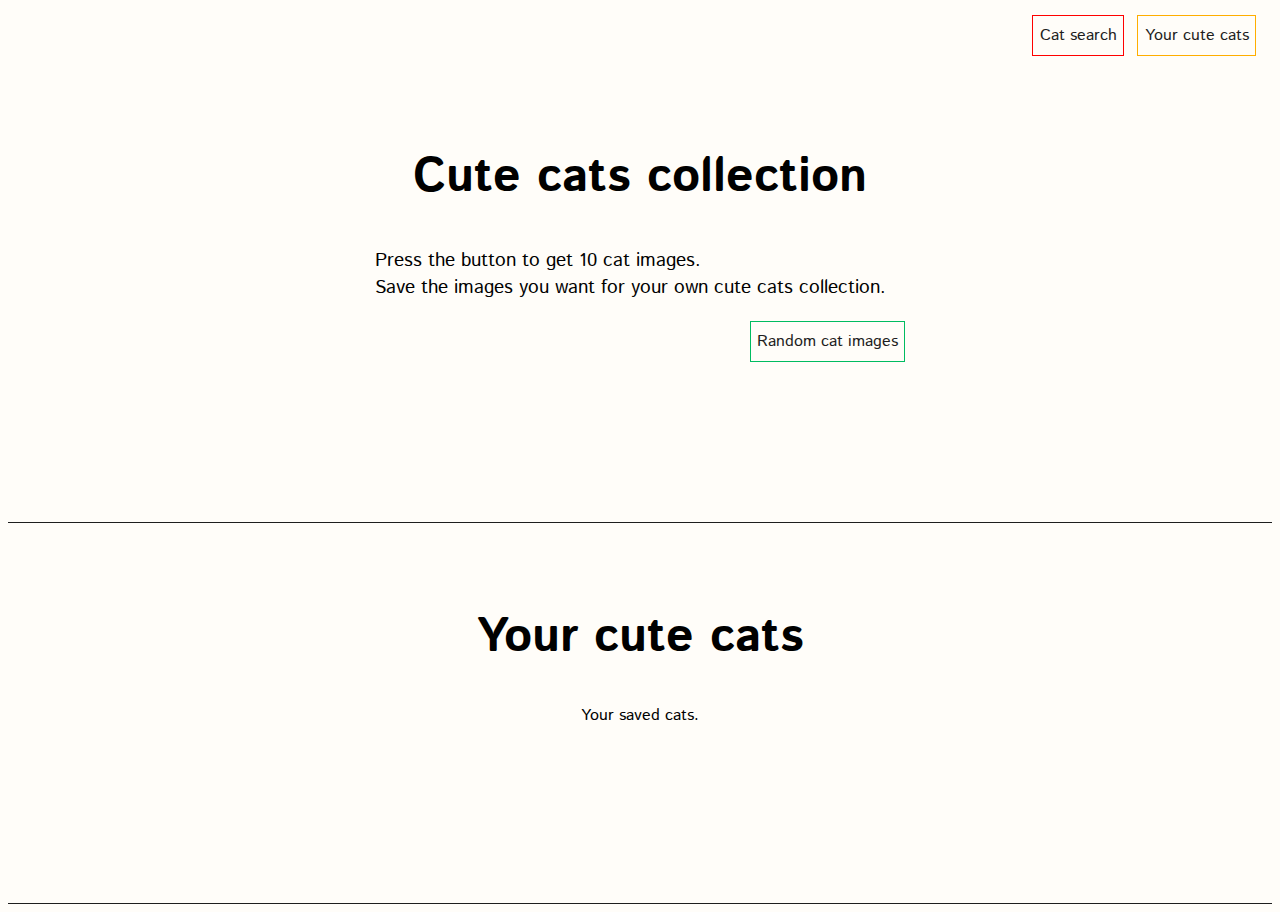
==== commit ca5c0bd0: "adding media queries" ====
--- a/index.html
+++ b/index.html
@@ -3,7 +3,7 @@
   <head>
     <meta charset="UTF-8" />
     <meta name="viewport" content="width=device-width, initial-scale=1.0" />
-    <title>Art library</title>
+    <title>Cute cat collection</title>
     <link rel="stylesheet" href="style.css" />
   </head>
   <body>
@@ -18,8 +18,8 @@
         <h1>Cute cats collection</h1>
         <article>
           <p>
-           Press the button to get 10 cat images.<br />
-           Save the images you want for your own cute cats collection.
+            Press the button to get 10 cat images.<br />
+            Save the images you want for your own cute cats collection.
           </p>
         </article>
 
@@ -27,16 +27,14 @@
           <button class="search-button">Random cat images</button>
         </section>
       </section>
-      <hr />
       <section class="search-results search-cat" id="fav-section"></section>
+      <hr/>
       <section class="container">
         <h1>Your cute cats</h1>
-        <p>
-          Your saved cats.
-        </p>
-        </section>
-        <hr>
-        <section class="cat-favorites search-cat"></section>
+        <p>Your saved cats.</p>
+      </section>
+      <section class="cat-favorites search-cat"></section>
+      <hr />
     </main>
     <script src="script.js"></script>
   </body>
--- a/style.css
+++ b/style.css
@@ -10,10 +10,7 @@
 
 body {
   font-family: "Istok Web", sans-serif;
-  background-color: var(--background);
-  /*display: flex;
-  flex-direction: column;
-  align-items: center;*/
+  background-color: var(--background)
 }
 
 header {
@@ -73,6 +70,7 @@
   h1 {
     font-size: 3em;
     margin-bottom: 1rem;
+    text-align: center;
   }
 
   article {
@@ -109,6 +107,7 @@
   align-self: flex-end;
   appearance: none;
   color: var(--black);
+  font-family: "Istok Web", sans-serif;
   font-size: 1em;
   padding: 0.5rem 0.4rem;
   transition: 0.3s;
@@ -117,10 +116,12 @@
 
   &:active {
     border-width: 0.2px;
-    transition: 0.1s;
+    transition: 0.3s;
   }
 }
-
+.save-btn{
+  width: 50%;
+}
 .search-button {
   background-color: var(--background);
   border: 1.5px solid var(--green);
@@ -140,19 +141,26 @@
     color: var(--background);
   }
 }
-.remove-btn{
-  align-self: auto;
+.fav-btn-container, .save-btn-container{
+  display: flex;
+  gap: 0.5rem;
+  justify-content: flex-end;
+
+.remove-btn, .pin-btn, .save-btn{
+  padding: 0.2rem 0.2rem;
+  font-size: 0.6em;
+  width: 25%;
 }
 .pin-btn {
   background-color: var(--background);
   border: 1.5px solid rgb(25, 0, 212);
-  align-self: auto;
+
   &:hover {
     background-color: rgb(25, 0, 212);
     color: var(--background);
   }
 }
-
+}
 hr {
   width: 100%;
   border: none;
@@ -163,8 +171,8 @@
 section.search-cat {
   display: grid;
   grid-template-columns: repeat(3, auto);
-  grid-template-rows: repeat(4, 1fr);
-
+  grid-template-rows: repeat(4, auto);
+  margin: 5rem 0 5rem 0;
   figure {
     display: flex;
     flex-direction: column;
@@ -175,4 +183,11 @@
       object-fit: cover;
     }
   }
+
+  @media (max-width: 700px) {
+    grid-template-columns: repeat(2, auto);
+  }
+  @media (max-width: 500px){
+    grid-template-columns: repeat(1, auto);
+  }
 }